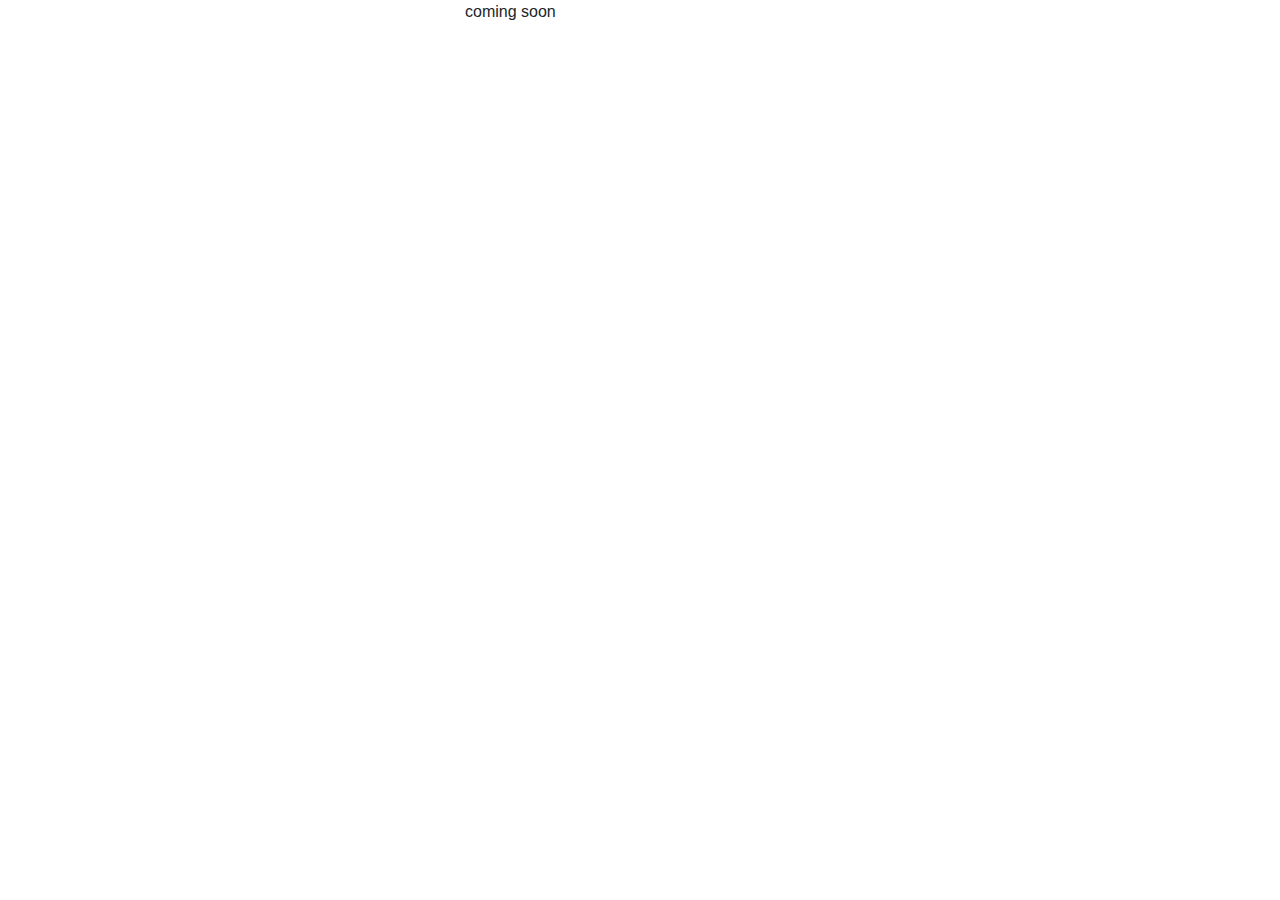
==== new_design.html @ b0ae83e9 "upd" ====
<!DOCTYPE html>
<html lang="en">
<head>
    <meta charset="UTF-8">
    <title>cv</title>
    <link rel="stylesheet" href="https://maxcdn.bootstrapcdn.com/bootstrap/4.0.0/css/bootstrap.min.css" integrity="sha384-Gn5384xqQ1aoWXA+058RXPxPg6fy4IWvTNh0E263XmFcJlSAwiGgFAW/dAiS6JXm" crossorigin="anonymous">
</head>
<body>
    <div class="container">
        <div class="row align-items-center justify-content-center">
            <div class="col-md-4">
                coming soon
            </div>
        </div>
    </div>
</body>
</html>
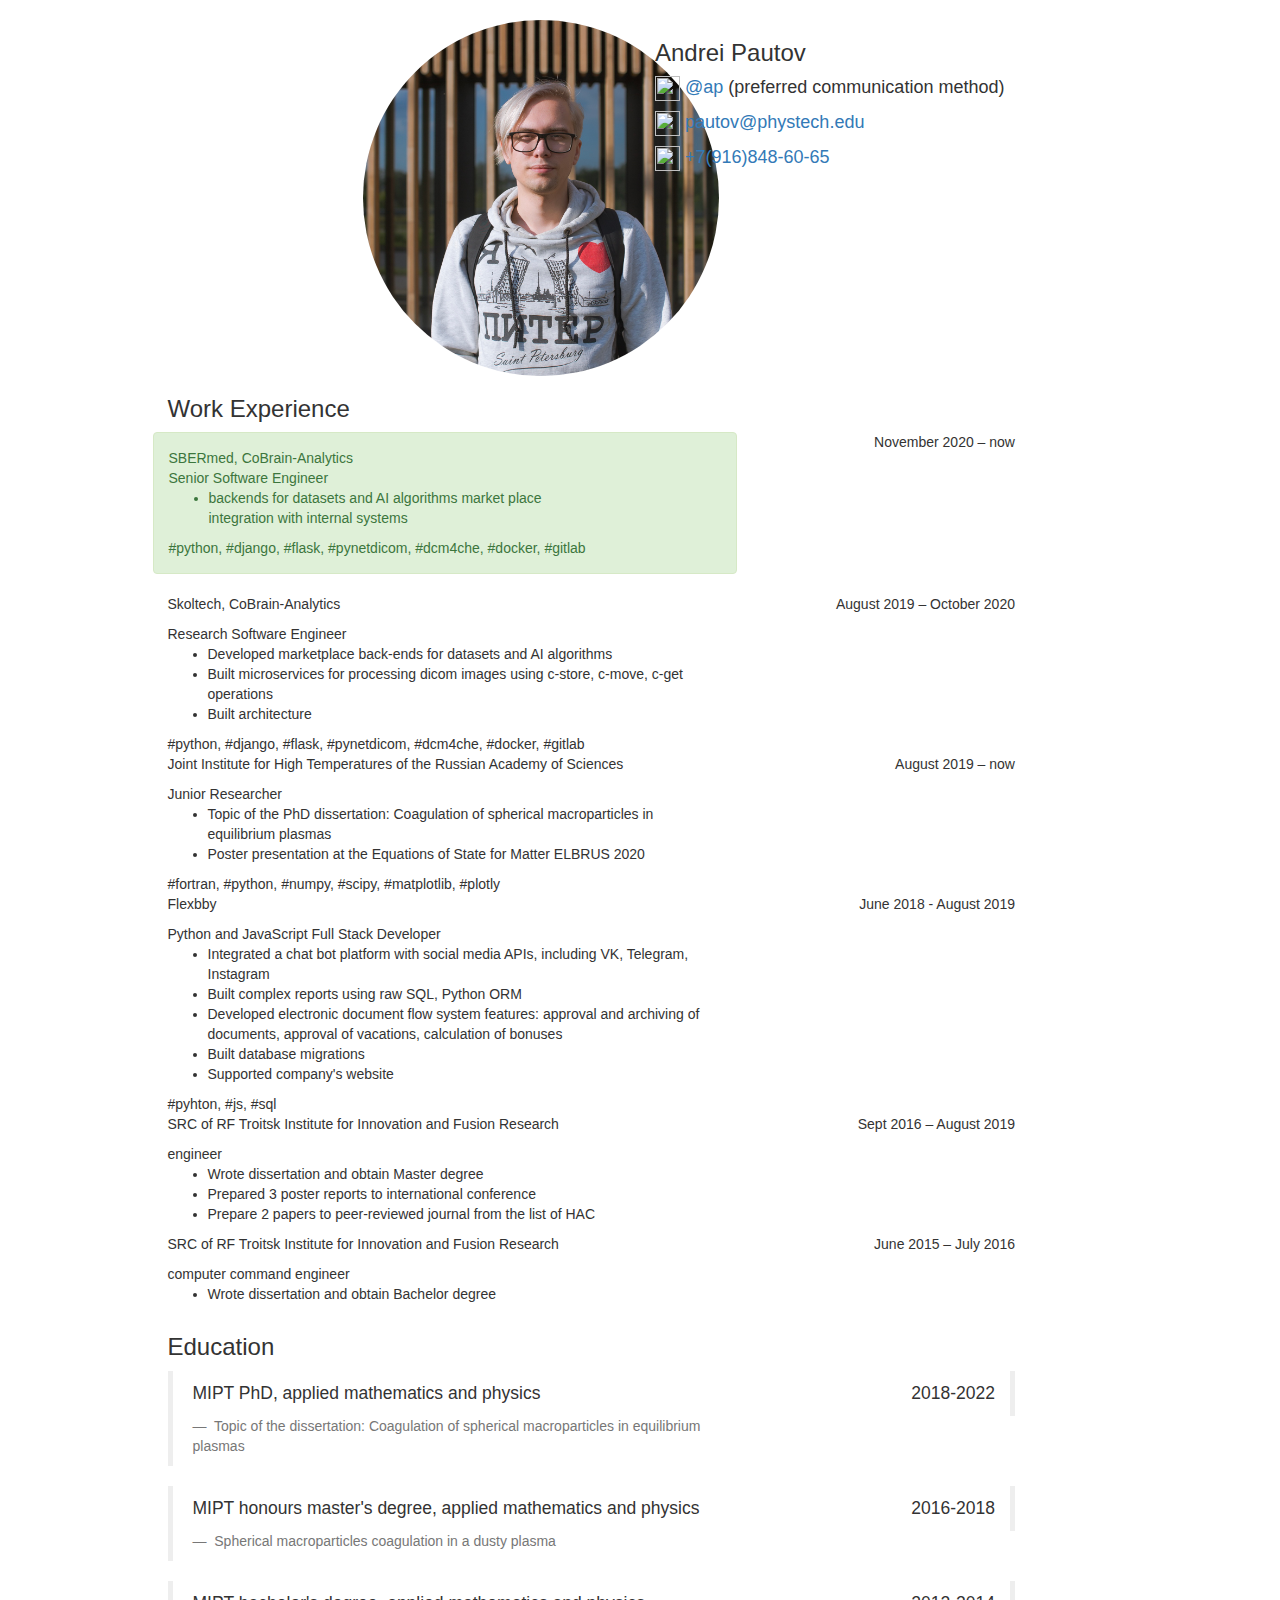
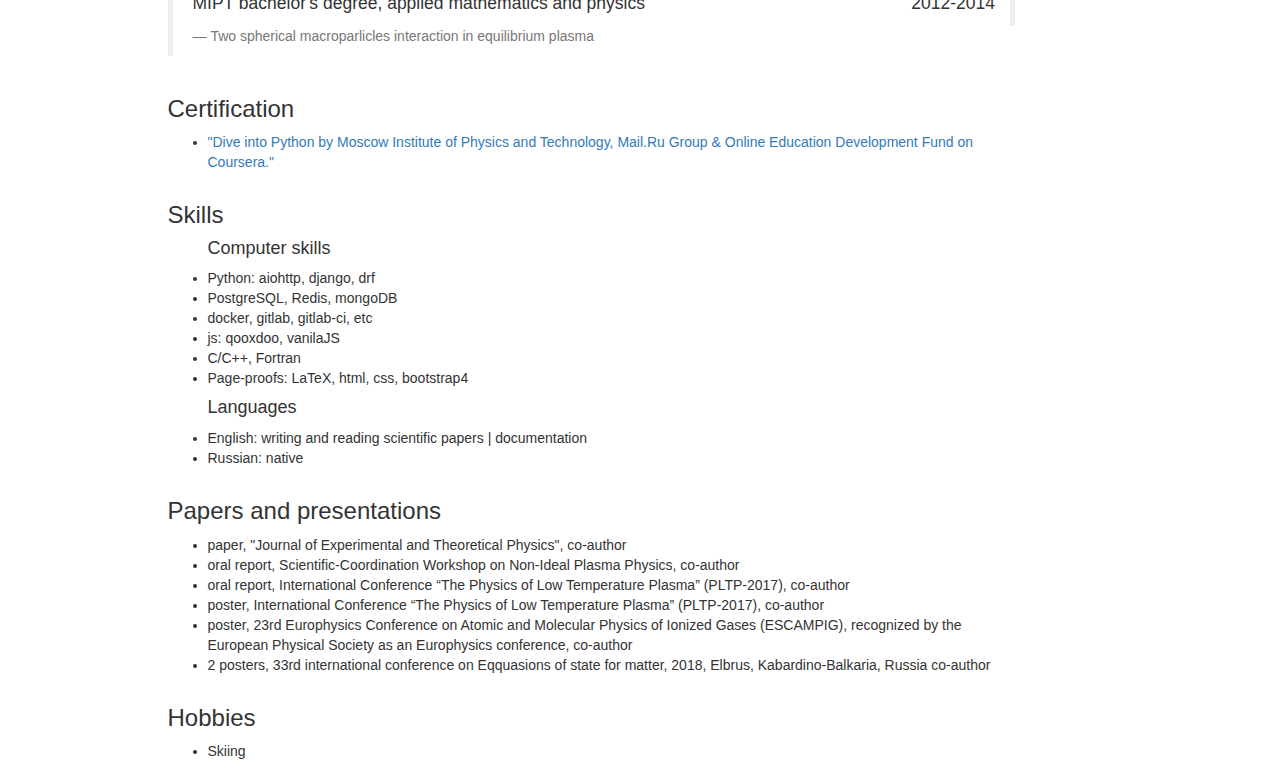
==== commit b1642a94: "rewrite my cv with help of wife" ====
--- a/new_design.html
+++ b/new_design.html
@@ -1,17 +1,384 @@
 <!DOCTYPE html>
 <html lang="en">
-<head>
-    <meta charset="UTF-8">
-    <title>cv</title>
-    <link rel="stylesheet" href="https://maxcdn.bootstrapcdn.com/bootstrap/4.0.0/css/bootstrap.min.css" integrity="sha384-Gn5384xqQ1aoWXA+058RXPxPg6fy4IWvTNh0E263XmFcJlSAwiGgFAW/dAiS6JXm" crossorigin="anonymous">
-</head>
-<body>
-    <div class="container">
-        <div class="row align-items-center justify-content-center">
-            <div class="col-md-4">
-                coming soon
+  <head>
+    <meta charset="utf-8">
+    <meta http-equiv="X-UA-Compatible" content="IE=edge">
+    <meta name="viewport" content="width=device-width, initial-scale=1">
+    <!-- Выше 3 Мета-теги ** должны прийти в первую очередь в голове; любой другой руководитель контент *после* эти теги -->
+    <title>CV Andrew P.</title>
+
+    <!-- Bootstrap -->
+    <link href="css/bootstrap.css" rel="stylesheet">
+
+    <!-- HTML5 Shim and Respond.js for IE8 support of HTML5 elements and media queries -->
+    <!-- Предупреждение: Respond.js не работает при просмотре страницы через файл:// -->
+    <!--[if lt IE 9]>
+ <script src="https://oss.maxcdn.com/html5shiv/3.7.3/html5shiv.min.js"></script >
+ <script src="https://oss.maxcdn.com/respond/1.4.2/respond.min.js"></script>
+ <![endif]-->
+      <!-- Global site tag (gtag.js) - Google Analytics -->
+<script async src="https://www.googletagmanager.com/gtag/js?id=UA-142635703-1"></script>
+<script>
+  window.dataLayer = window.dataLayer || [];
+  function gtag(){dataLayer.push(arguments);}
+  gtag('js', new Date());
+
+  gtag('config', 'UA-142635703-1');
+</script>
+
+
+  </head>
+    <body>
+
+    <!-- Begin page content -->
+        <div class="container">
+            <div class="row" style="margin-top: 20px">
+                <div class="col-md-3"></div>
+                <div class="col-md-3">
+                    <img src="for-fucking-github.jpg" height="356" class="img-circle">
+                </div>
+                <div class="col-md-4">
+                    <h3>
+                        Andrei Pautov
+                    </h3>
+                    <h4><img src="https://img.icons8.com/ios-glyphs/30/000000/telegram-app.png" height="25" width="25"/>
+                        <a href="https://t.me/qooxdoo">@ap</a> (preferred communication method)</h4>
+                    <h4><img src="https://img.icons8.com/ios/50/000000/email-open.png" height="25" width="25"/>
+                        <a href="mailto:pautov@phystech.edu">pautov@phystech.edu</a></h4>
+                    <h4><img src="https://img.icons8.com/ios/50/000000/apple-phone.png" height="25" width="25"/>
+                        <a href="tel:+79168486065">+7(916)848-60-65</a></h4>
+                   <!-- <h4><img src="https://png.icons8.com/ios/50/000000/secured-letter-filled.png" height="25" width="25">
+                        A.Pautov@skoltech.ru</h4>
+                    <h4><img src="https://png.icons8.com/ios/50/000000/secured-letter-filled.png" height="25" width="25">
+                        aww@heisen.me</h4>-->
+<!--                    <h4><img src="https://png.icons8.com/ios/50/000000/github-filled.png" height="25" width="25">-->
+<!--                        <a href="https://github.com/andrewisonfire">andrewisonfire</a></h4>-->
+
+
+                </div>
+                <div class="col-md-2"></div>
+            </div>
+
+
+            <div class="row">
+                <div class="col-md-1"></div>
+                <div class="col-md-9">
+                    <h3>
+                        Work Experience
+                    </h3>
+                        <div class="row">
+                            <div class="col-md-8 alert alert-success">
+                                    <p>SBERmed, CoBrain-Analytics<br></p>
+                                    <footer>Senior Software Engineer
+                                        <br>
+                                    <ul>
+                                        <li>
+                                            backends for datasets and AI algorithms market place <br>
+                                            integration with internal systems <br>
+
+                                        </li>
+                                    </ul>
+                                        #python, #django, #flask, #pynetdicom, #dcm4che, #docker, #gitlab
+                                    </footer>
+
+                            </div>
+                            <div class="col-md-4">
+                                    <p class="text-right">November 2020 – now
+                                    </p>
+                            </div>
+
+                        </div>
+                        <div class="row">
+                            <div class="col-md-8">
+                                    <p>Skoltech, CoBrain-Analytics<br></p>
+                                    <footer>Research Software Engineer
+                                        <br>
+                                    <ul>
+                                        <li>
+                                            Developed marketplace back-ends for datasets and AI algorithms <br>
+                                        </li>
+                                        <li>
+                                            Built microservices for processing dicom images using c-store, c-move, c-get operations<br>
+                                        </li>
+                                        <li>
+                                            Built architecture
+                                        </li>
+                                    </ul>
+                                        #python, #django, #flask, #pynetdicom, #dcm4che, #docker, #gitlab
+                                    </footer>
+
+                            </div>
+                            <div class="col-md-4">
+                                    <p class="text-right">August 2019 – October 2020
+                                    </p>
+                            </div>
+
+                        </div>
+
+                        <div class="row">
+                            <div class="col-md-8">
+                                    <p>Joint Institute for High Temperatures of the Russian Academy of Sciences<br></p>
+                                    <footer>Junior Researcher
+                                        <br>
+                                    <ul>
+                                        <li>
+                                            Topic of the PhD dissertation: Coagulation of spherical macroparticles in equilibrium plasmas
+                                        </li>
+                                        <li>
+                                            Poster presentation at the Equations of State for Matter ELBRUS 2020
+                                        </li>
+                                    </ul>
+                                        #fortran, #python, #numpy, #scipy, #matplotlib, #plotly
+                                    </footer>
+
+                            </div>
+                            <div class="col-md-4">
+                                    <p class="text-right">August 2019 – now
+                                    </p>
+                            </div>
+
+                        </div>
+
+                        <div class="row">
+                            <div class="col-md-8">
+                                    <p>Flexbby<br></p>
+
+                                    <footer>Python and JavaScript Full Stack Developer
+                                        <br>
+
+                                        <ul>
+                                            <li>
+                                                Integrated a chat bot platform with social media APIs, including VK, Telegram, Instagram
+                                            </li>
+                                            <li>
+                                                Built complex reports using raw SQL, Python ORM
+                                            </li>
+                                            <li>
+                                                Developed electronic document flow system features: approval and archiving of documents,
+                                                approval of vacations, calculation of bonuses
+                                            </li>
+                                            <li>
+                                                Built database migrations
+                                            </li>
+                                            <li>
+                                                Supported company's website
+                                            </li>
+                                        </ul>
+
+                                        #pyhton, #js, #sql
+                                    </footer>
+                            </div>
+                            <div class="col-md-4">
+                                    <p class="text-right">June 2018 - August 2019</p>
+                            </div>
+                        </div>
+
+                        <div class="row">
+                            <div class="col-md-8">
+                                    <p>SRC of RF Troitsk Institute for Innovation and Fusion Research<br></p>
+                                    <footer>engineer
+                                        <br>
+                                    <ul>
+                                        <li>
+                                            Wrote dissertation and obtain Master degree
+                                        </li>
+                                        <li>
+                                            Prepared 3 poster reports to international conference
+                                        </li>
+                                        <li>
+                                            Prepare 2 papers to peer-reviewed journal from the list of HAC
+                                        </li>
+                                    </ul>
+                                    </footer>
+
+                            </div>
+                            <div class="col-md-4">
+                                    <p class="text-right">Sept 2016 – August 2019
+                                    </p>
+                            </div>
+
+                        </div>
+
+                        <div class="row">
+                            <div class="col-md-8">
+                                    <p>SRC of RF Troitsk Institute for Innovation and Fusion Research <br></p>
+                                    <footer>computer command engineer
+                                        <br>
+                                    <ul>
+                                        <li>
+                                            Wrote dissertation and obtain Bachelor degree
+                                        </li>
+                                    </ul>
+                                    </footer>
+                            </div>
+                            <div class="col-md-4">
+                                    <p class="text-right">June 2015 – July 2016 </p>
+                            </div>
+                        </div>
+                </div>
+                <div class="col-md-2"></div>
+            </div>
+
+
+            <div class="row">
+                <div class="col-md-1"></div>
+                <div class="col-md-9">
+                    <h3>
+                        Education
+                    </h3>
+                    <div class="row">
+
+                            <div class="col-md-8">
+                                <blockquote>
+                                    <p>MIPT PhD, applied mathematics and physics</p>
+                                  <footer> Topic of the dissertation: Coagulation of spherical macroparticles in equilibrium plasmas</footer>
+                                </blockquote>
+                            </div>
+                            <div class="col-md-4">
+                                <blockquote class="blockquote-reverse">
+                                    <p class="text-right">2018-2022</p>
+                                </blockquote>
+                            </div>
+
+                            <div class="col-md-8">
+                                <blockquote>
+                                    <p>MIPT honours master's degree, applied mathematics and physics</p>
+                                  <footer> Spherical macroparticles coagulation in a dusty plasma </footer>
+                                </blockquote>
+                            </div>
+                            <div class="col-md-4">
+                                <blockquote class="blockquote-reverse">
+                                    <p class="text-right">2016-2018</p>
+                                </blockquote>
+                            </div>
+
+                            <div class="col-md-8">
+                                <blockquote>
+                                    <p>MIPT bachelor's degree, applied mathematics and physics<br></p>
+                               <footer>Two spherical macroparlicles interaction in equilibrium plasma</footer>
+                                </blockquote>
+
+                            </div>
+                            <div class="col-md-4">
+                                <blockquote class="blockquote-reverse">
+                                    <p class="text-right">2012-2014</p>
+                                </blockquote>
+                            </div>
+
+                    </div>
+                    <h3>
+                        Certification
+                    </h3>
+                    <ul>
+                        <li>
+                            <a href="https://www.coursera.org/account/accomplishments/certificate/QARX7F2H9ULT">
+                                "Dive into Python by Moscow Institute of Physics and Technology, Mail.Ru Group & Online Education Development Fund on Coursera."
+                            </a>
+                        </li>
+                    </ul>
+                </div>
+                <div class="col-md-2"></div>
+            </div>
+
+
+            <div class="row">
+                <div class="col-md-1"></div>
+                <div class="col-md-9">
+                    <h3 class="h3">
+                        Skills
+                    </h3>
+                    <ul>
+                        <h4>
+                            Computer skills
+                        </h4>
+                        <li>
+                            Python: aiohttp, django, drf
+                        </li>
+                        <li>
+                            PostgreSQL, Redis, mongoDB
+                        </li>
+                        <li>
+                            docker, gitlab, gitlab-ci, etc
+                        </li>
+                        <li>
+                            js: qooxdoo, vanilaJS
+                        </li>
+                        <li>
+                            C/C++, Fortran
+                        </li>
+                        <li>
+                            Page-proofs: LaTeX, html, css, bootstrap4
+                        </li>
+                        <h4>
+                            Languages
+                        </h4>
+                        <li>
+                            English: writing and reading scientific papers | documentation
+                        </li>
+                        <li>
+                            Russian: native
+                        </li>
+                    </ul>
+                </div>
+                <div class="col-md-2"></div>
+            </div>
+
+
+            <div class="row">
+                <div class="col-md-1"></div>
+                <div class="col-md-9">
+                    <h3>
+                    Papers and presentations
+                    </h3>
+                    <ul>
+                        <li>
+                            paper, "Journal of Experimental and Theoretical Physics", co-author
+                        </li>
+                        <li>
+                            oral report, Scientific-Coordination Workshop on Non-Ideal Plasma Physics, co-author
+                        </li>
+                        <li>
+                            oral report, International Conference “The Physics of Low Temperature Plasma” (PLTP-2017), co-author
+                        </li>
+                        <li>
+                            poster, International Conference “The Physics of Low Temperature Plasma” (PLTP-2017), co-author
+                        </li>
+                        <li>
+                            poster, 23rd Europhysics Conference on Atomic and Molecular Physics of Ionized Gases (ESCAMPIG),
+                            recognized by the European Physical Society as an Europhysics conference, co-author
+                        </li>
+                        <li>
+                            2 posters, 33rd international conference on Eqquasions of state for matter, 2018, Elbrus,
+                            Kabardino-Balkaria, Russia co-author
+                        </li>
+                        <!--<li>-->
+
+                        <!--</li>-->
+                    </ul>
+                </div>
+                <div class="col-md-2"></div>
+            </div>
+
+
+
+            <div class="row">
+                <div class="col-md-1"></div>
+                <div class="col-md-9">
+                    <h3 class="h3">
+                        Hobbies
+                    </h3>
+                    <ul>
+                        <li>Skiing</li>
+                    </ul>
+                </div>
+                <div class="col-md-2"></div>
             </div>
         </div>
-    </div>
-</body>
-</html>+
+
+   <!-- на jQuery (необходим для Bootstrap - х JavaScript плагины) -->
+    <script src="https://ajax.googleapis.com/ajax/libs/jquery/1.12.4/jquery.min.js"></script>
+    <!-- Включают все скомпилированные плагины (ниже), или включать отдельные файлы по мере необходимости -->
+    <script src="js/bootstrap.min.js"></script>
+  </body>
+</html>
